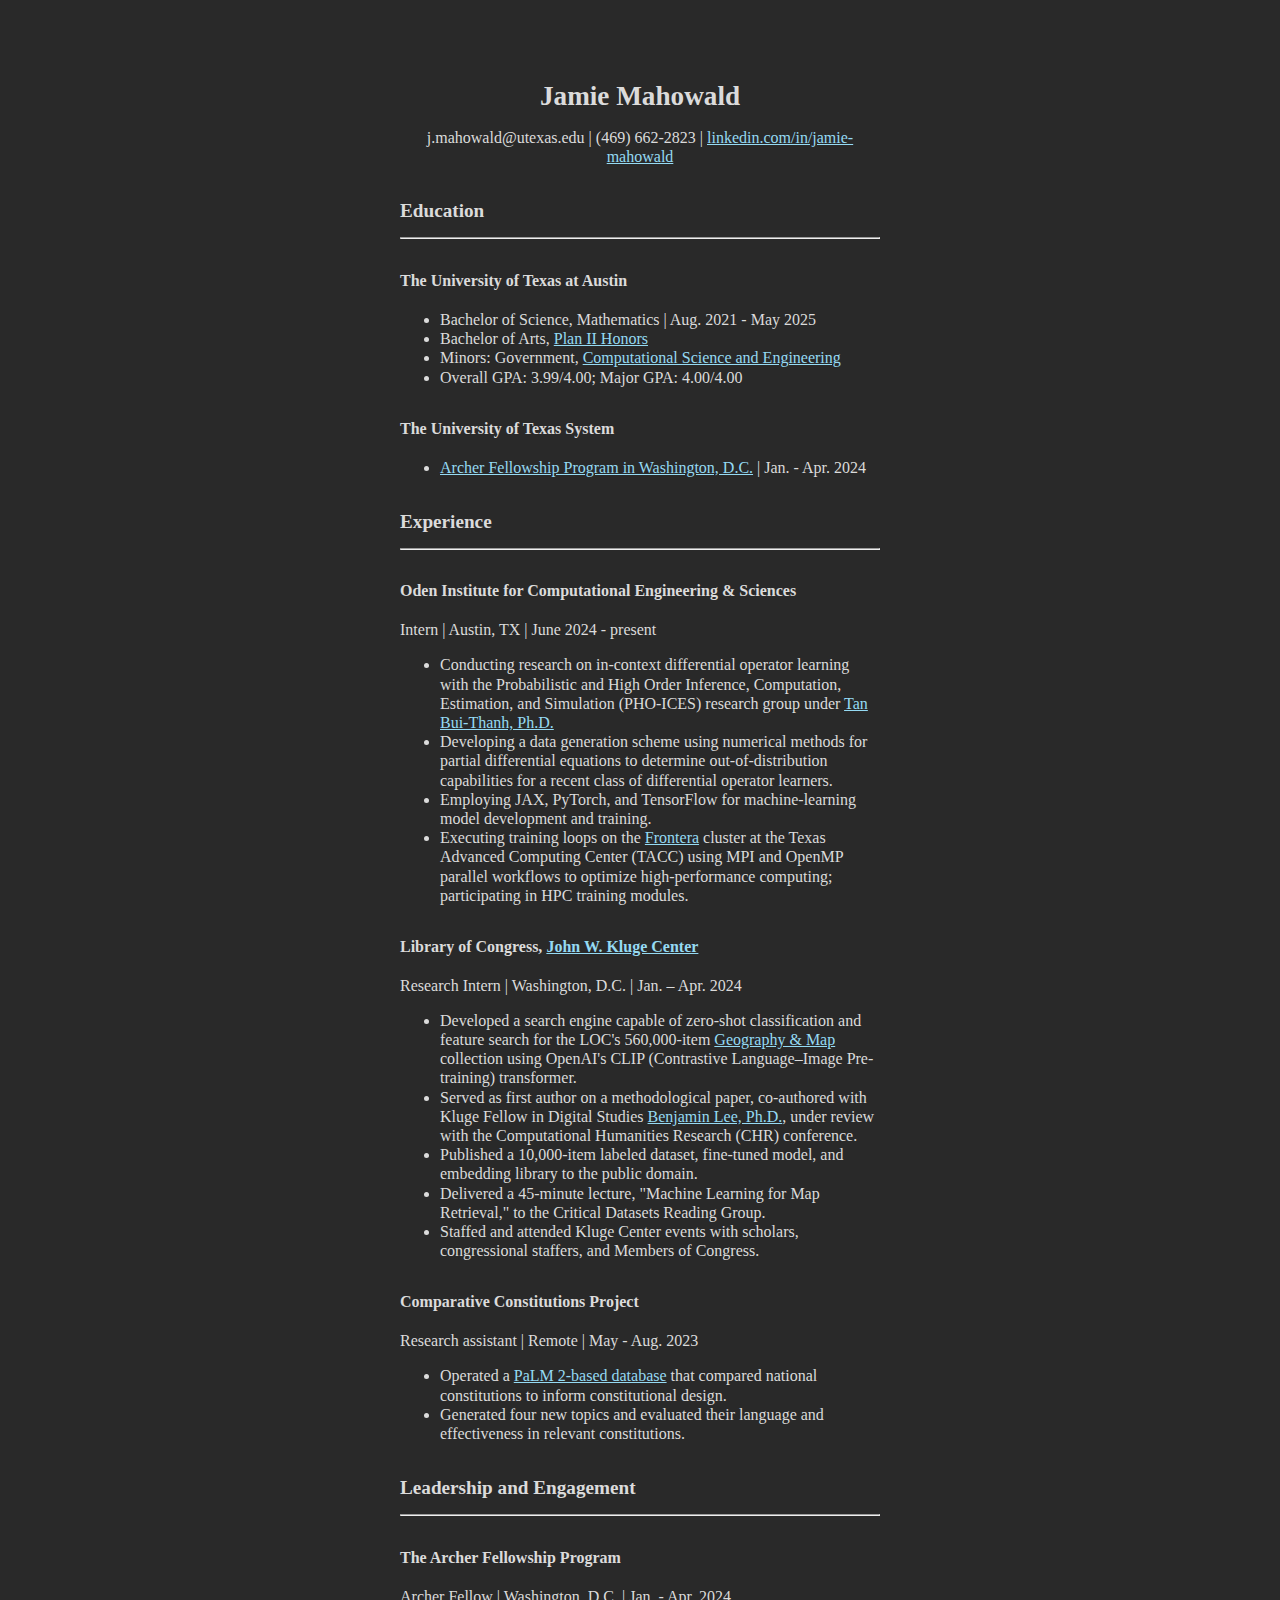
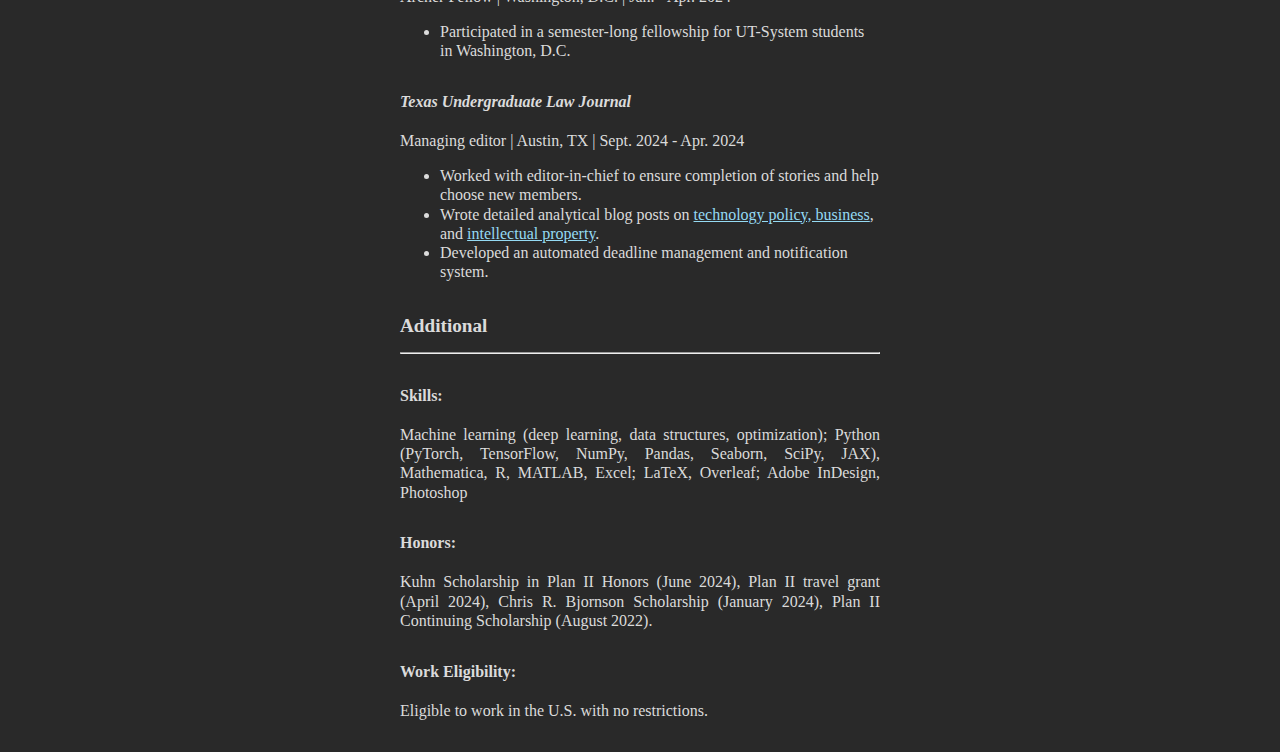
==== cv.html @ 701f21eb "Update cv.html" ====
<!DOCTYPE html>
<html lang="en">
<head>
    <meta charset="UTF-8">
    <meta name="viewport" content="width=device-width, initial-scale=1.0">
    <title>CV</title>
    <link rel="stylesheet" href="css/cv_latex.css">
    <link rel="stylesheet" href="css/main.css">
    <link rel="shortcut icon" type="image/png" href="icons/favicon.png">
    </head>
<body class="latex-dark">
    
    <header>
        <h2 style="text-align: center;">Jamie Mahowald</h2>
        <p style="text-align: center">j.mahowald@utexas.edu | (469) 662-2823 | <a href="https://linkedin.com/in/jamie-mahowald">
            linkedin.com/in/jamie-mahowald</a></h5>
    </header>

    <section id="education">
        <h4>Education</h4>
        <hr>
        <h5>The University of Texas at Austin</h5>
        <ul>
            <li>Bachelor of Science, Mathematics | Aug. 2021 - May 2025</li>
            <li>Bachelor of Arts, 
                <a href="https://liberalarts.utexas.edu/plan2/about-plan-ii/">Plan II Honors</a></li>
            <li>Minors: Government, 
                <a href="https://oden.utexas.edu/academics/undergraduates/computational-science-and-engineering-certificate/">
                    Computational Science and Engineering</a></li>
            <li>Overall GPA: 3.99/4.00; Major GPA: 4.00/4.00</li>
        </ul>

        <h5>The University of Texas System</h5>
        <ul>
            <li>
                <a href="https://www.archercenter.org/archer-fellowship-program.html">Archer Fellowship Program in Washington, D.C.</a> | Jan. - Apr. 2024</li>
        </ul>
    </section>

    <section id="experience">
        <h4>Experience</h4>
        <hr>
        <article>
            <h5>Oden Institute for Computational Engineering & Sciences</h5>
            <p>Intern | Austin, TX | June 2024 - present</p>
            <ul>
                <li>Conducting research on in-context differential operator learning with the Probabilistic and 
                    High Order Inference, Computation, Estimation, and Simulation (PHO-ICES) research group under 
                    <a href="https://users.oden.utexas.edu/~tanbui/">Tan Bui-Thanh, Ph.D.</a></li>
                <li>Developing a data generation scheme using numerical methods for partial differential equations 
                    to determine out-of-distribution capabilities for a recent class of differential operator learners.</li>
                <li>Employing JAX, PyTorch, and TensorFlow for machine-learning model development and training.</li>
                <li>Executing training loops on the 
                    <a href="https://tacc.utexas.edu/systems/frontera/">Frontera</a> 
                    cluster at the Texas Advanced Computing Center (TACC) using MPI and OpenMP parallel workflows 
                    to optimize high-performance computing; participating in HPC training modules.</li>
            </ul>
        </article>

        <article>
            <h5>Library of Congress, 
                <a href="https://www.loc.gov/programs/john-w-kluge-center/about-this-program/about-the-kluge-center/">John W. Kluge Center</a></h5>
            <p>Research Intern | Washington, D.C. | Jan. – Apr. 2024</p>
            <ul>
                <li>Developed a search engine capable of zero-shot classification and feature search for the LOC's 560,000-item 
                    <a href="https://www.loc.gov/research-centers/geography-and-map/collections/digital-collections/">Geography & Map</a> 
                    collection using OpenAI's CLIP (Contrastive Language–Image Pre-training) transformer.</li>
                <li>Served as first author on a methodological paper, co-authored with Kluge Fellow in Digital Studies 
                    <a href="https://bcglee.github.io/">Benjamin Lee, Ph.D.</a>, 
                    under review with the Computational Humanities Research (CHR) conference.</li>
                <li>Published a 10,000-item labeled dataset, fine-tuned model, and embedding library to the public domain.</li>
                <li>Delivered a 45-minute lecture, "Machine Learning for Map Retrieval," to the Critical Datasets Reading Group.</li>
                <li>Staffed and attended Kluge Center events with scholars, congressional staffers, and Members of Congress.</li>
            </ul>
        </article>

        <article>
            <h5>Comparative Constitutions Project</h5>
            <p>Research assistant | Remote | May - Aug. 2023</p>
            <ul>
                <li>Operated a <a href="https://constituteproject.org/">PaLM 2-based database</a> 
                    that compared national constitutions to inform constitutional design.</li>
                <li>Generated four new topics and evaluated their language and effectiveness in relevant constitutions.</li>
            </ul>
        </article>
    </section>

    <section id="leadership">
        <h4>Leadership and Engagement</h4>
        <hr>
        <article> 
          <h5>The Archer Fellowship Program</h5>
          <p>Archer Fellow | Washington, D.C. | Jan. - Apr. 2024</p>
          <ul>
            <li>Participated in a semester-long fellowship for UT-System students in Washington, D.C.</li>
          </ul>
        </article>

        <article> 
          <h5><i>Texas Undergraduate Law Journal</i></h5>
          <p>Managing editor | Austin, TX | Sept. 2024 - Apr. 2024</p>
          <ul>
            <li>Worked with editor-in-chief to ensure completion of stories and help choose new members.</li>
            <li>Wrote detailed analytical blog posts on 
                <a href="https://www.texasulj.org/post/in-jeff-we-trust-amazon-and-the-modern-monopoly">technology policy, business</a>, and 
                <a href="https://www.texasulj.org/post/quiet-warfare-russia-ukraine-and-the-rule-of-intellectual-property">intellectual property</a>.</li>
            <li>Developed an automated deadline management and notification system.</li>
          </ul>
        </article>

    </section>

    <section id="additional">
        <h4>Additional</h4>
        <hr>
        <h5>Skills:</h5>
        <p>Machine learning (deep learning, data structures, optimization); Python (PyTorch, TensorFlow, NumPy, Pandas, Seaborn, SciPy, JAX), Mathematica, R, MATLAB, Excel; LaTeX, Overleaf; Adobe InDesign, Photoshop</p>
        
        <h5>Honors:</h5>
        <p>Kuhn Scholarship in Plan II Honors (June 2024), Plan II travel grant (April 2024), Chris R. Bjornson Scholarship (January 2024), Plan II Continuing Scholarship (August 2022).</p>
        
        <h5>Work Eligibility:</h5>
        <p>Eligible to work in the U.S. with no restrictions.</p>
    </section>
</body>
</html>
---- css/cv_latex.css ----
/*!
 * LaTeX.css (https://latex.vercel.app/)
 *
 * Source: https://github.com/vincentdoerig/latex-css
 * Licensed under MIT (https://github.com/vincentdoerig/latex-css/blob/master/LICENSE)
*/

@font-face {
  font-family: 'Latin Modern';
  font-style: normal;
  font-weight: normal;
  font-display: swap;
  src: url('./fonts/LM-regular.woff2') format('woff2'),
    url('./fonts/LM-regular.woff') format('woff'),
    url('./fonts/LM-regular.ttf') format('truetype');
}

@font-face {
  font-family: 'Latin Modern';
  font-style: italic;
  font-weight: normal;
  font-display: swap;
  src: url('./fonts/LM-italic.woff2') format('woff2'),
    url('./fonts/LM-italic.woff') format('woff'),
    url('./fonts/LM-italic.ttf') format('truetype');
}

@font-face {
  font-family: 'Latin Modern';
  font-style: normal;
  font-weight: bold;
  font-display: swap;
  src: url('./fonts/LM-bold.woff2') format('woff2'),
    url('./fonts/LM-bold.woff') format('woff'),
    url('./fonts/LM-bold.ttf') format('truetype');
}

@font-face {
  font-family: 'Latin Modern';
  font-style: italic;
  font-weight: bold;
  font-display: swap;
  src: url('./fonts/LM-bold-italic.woff2') format('woff2'),
    url('./fonts/LM-bold-italic.woff') format('woff'),
    url('./fonts/LM-bold-italic.ttf') format('truetype');
}

@font-face {
  font-family: 'Libertinus';
  font-style: normal;
  font-weight: normal;
  font-display: swap;
  src: url('./fonts/Libertinus-regular.woff2') format('woff2');
}

@font-face {
  font-family: 'Libertinus';
  font-style: italic;
  font-weight: normal;
  font-display: swap;
  src: url('./fonts/Libertinus-italic.woff2') format('woff2');
}

@font-face {
  font-family: 'Libertinus';
  font-style: normal;
  font-weight: bold;
  font-display: swap;
  src: url('./fonts/Libertinus-bold.woff2') format('woff2');
}

@font-face {
  font-family: 'Libertinus';
  font-style: italic;
  font-weight: bold;
  font-display: swap;
  src: url('./fonts/Libertinus-bold-italic.woff2') format('woff2');
}

@font-face {
  font-family: 'Libertinus';
  font-style: normal;
  font-weight: 600;
  font-display: swap;
  src: url('./fonts/Libertinus-semibold.woff2') format('woff2');
}

@font-face {
  font-family: 'Libertinus';
  font-style: italic;
  font-weight: 600;
  font-display: swap;
  src: url('./fonts/Libertinus-semibold-italic.woff2') format('woff2');
}

/* Box sizing rules */
*,
*::before,
*::after {
  box-sizing: border-box;
}

:root {
  --body-color: hsl(0, 5%, 10%);
  --body-bg-color: hsl(210, 20%, 98%);
  --link-visited: hsl(0, 100%, 33%);
  --link-focus-outline: hsl(220, 90%, 52%);
  --pre-bg-color: hsl(210, 28%, 93%);
  --kbd-bg-color: hsl(210, 5%, 100%);
  --kbd-border-color: hsl(210, 5%, 70%);
  --table-border-color: black;
  --border-width-thin: 1.36px;
  --border-width-thick: 2.27px;
  --sidenote-target-border-color: hsl(55, 55%, 70%);
  --footnotes-border-color: hsl(0, 0%, 39%);
  --text-indent-size: 1.463rem; /* In 12pt [Latin Modern font] LaTeX article
  \parindent =~ 17.625pt; taking also into account the ratio
  1pt[LaTeX] = (72 / 72.27) * 1pt[HTML], with default 12pt/1rem LaTeX.css font
  size, the identation value in rem CSS units is:
  \parindent =~ 17.625 * (72 / 72.27) / 12 = 1.463rem. */
}

.latex-dark {
  --body-color: hsl(0, 0%, 86%);
  --body-bg-color: hsl(0, 0%, 16%);
  --link-visited: hsl(196 80% 77%);
  --link-focus-outline: hsl(215, 63%, 73%);
  --pre-bg-color: hsl(0, 1%, 25%);
  --kbd-bg-color: hsl(0, 0%, 16%);
  --kbd-border-color: hsl(210, 5%, 70%);
  --table-border-color: white;
  --sidenote-target-border-color: hsl(0, 0%, 59%);
  --footnotes-border-color: hsl(0, 0%, 59%);
  --proof-symbol-filter: invert(80%);
}

@media (prefers-color-scheme: dark) {
   .latex-dark-auto {
    --body-color: hsl(0, 0%, 86%);
    --body-bg-color: hsl(0, 0%, 16%);
    --link-visited: hsl(196 80% 77%);
    --link-focus-outline: hsl(215, 63%, 73%);
    --pre-bg-color: hsl(0, 1%, 25%);
    --kbd-bg-color: hsl(0, 0%, 16%);
    --kbd-border-color: hsl(210, 5%, 70%);
    --table-border-color: white;
    --sidenote-target-border-color: hsl(0, 0%, 59%);
    --footnotes-border-color: hsl(0, 0%, 59%);
    --proof-symbol-filter: invert(80%);
  }
}

/* Remove default margin */
body,
h1,
h2,
h3,
h4,
p,
ul[class],
ol[class],
li,
figure,
figcaption,
dl,
dd {
  margin: 0;
}

/* Make default font-size 1rem and add smooth scrolling to anchors */
html {
  font-size: 1rem;
}
@media (prefers-reduced-motion: no-preference) {
  html {
    scroll-behavior: smooth;
  }
}

body.libertinus {
  font-family: 'Libertinus', Georgia, Cambria, 'Times New Roman', Times, serif;
}

body {
  font-family: 'Latin Modern', Georgia, Cambria, 'Times New Roman', Times, serif;
  line-height: 1.2;

  max-width: 65ch;
  min-height: 100vh;
  overflow-x: hidden;
  margin: 0 auto;
  padding: 2rem 1.25rem;

  counter-reset: theorem definition sidenote-counter;

  color: var(--body-color);
  background-color: var(--body-bg-color);

  text-rendering: optimizeLegibility;
}

/* Justify and hyphenate all paragraphs */
p {
  text-align: justify;
  hyphens: auto;
  -webkit-hyphens: auto;
  -moz-hyphens: auto;
  margin-top: 1rem;
}

/* Indents paragraphs like in LaTeX documents*/
.indent-pars p {
  text-indent: var(--text-indent-size);
}

.indent-pars p.no-indent,
p.no-indent {
  text-indent: 0;
}

.indent-pars ol p,
.indent-pars ul p {
  text-indent: 0;
}

.indent-pars h2 + p,
.indent-pars h3 + p,
.indent-pars h4 + p {
  text-indent: 0;
}

/* A elements that don't have a class get default styles */
a:not([class]) {
  text-decoration-skip-ink: auto;
}

/* Make links red */
a,
a:visited {
  color: var(--link-visited);
}

a:focus {
  outline-offset: 2px;
  outline: 2px solid var(--link-focus-outline);
}

/* Make images easier to work with */
img {
  max-width: 100%;
  height: auto;
  display: block;
}

/* Inherit fonts for inputs and buttons */
input,
button,
textarea,
select {
  font: inherit;
}

/* Prevent textarea from overflowing */
textarea {
  width: 100%;
}

/* Natural flow and rhythm in articles by default */
article > * + * {
  margin-top: 1em;
}

/* Styles for inline code or code snippets */
code,
pre,
kbd {
  font-family: Menlo, Monaco, Consolas, 'Liberation Mono', 'Courier New',
    monospace;
  font-size: 85%;
  hyphens: none;
}
pre {
  padding: 1rem 1.4rem;
  max-width: 100%;
  overflow: auto;
  border-radius: 4px;
  background: var(--pre-bg-color);
}
pre code {
  font-size: 95%;
  position: relative;
}
kbd {
  background: var(--kbd-bg-color);
  border: 1px solid var(--kbd-border-color);
  border-radius: 2px;
  padding: 2px 4px;
  font-size: 75%;
}

/* Better tables */
table:not(.borders-custom) {
  border-collapse: collapse;
  border-spacing: 0;
  width: auto;
  max-width: 100%;
  border-top: var(--border-width-thick) solid var(--table-border-color);
  border-bottom: var(--border-width-thick) solid var(--table-border-color);
  /* display: block; */
  overflow-x: auto; /* does not work because element is not block */
  /* white-space: nowrap; */
  counter-increment: caption;
}
/* add bottom border on column table headings  */
table:not(.borders-custom) tr > th[scope='col'] {
  border-bottom: var(--border-width-thin) solid var(--table-border-color);
}
/* add right border on row table headings  */
table:not(.borders-custom) tr > th[scope='row'] {
  border-right: var(--border-width-thin) solid var(--table-border-color);
}
table:not(.borders-custom) > tbody > tr:first-child > td,
table:not(.borders-custom) > tbody > tr:first-child > th {
  border-top: var(--border-width-thin) solid var(--table-border-color);
}
table:not(.borders-custom) > tbody > tr:last-child > td,
table:not(.borders-custom) > tbody > tr:last-child > th {
  border-bottom: var(--border-width-thin) solid var(--table-border-color);
}

th,
td {
  text-align: left;
  padding: 0.5rem;
  line-height: 1.1;
}
/* Table caption */
caption {
  text-align: left;
  font-size: 0.923em;
  /* border-bottom: 2pt solid #000; */
  padding: 0 0.25em 0.25em;
  width: 100%;
  margin-left: 0;
}

caption::before {
  content: 'Table ' counter(caption) '. ';
  font-weight: bold;
}

/* allow scroll on the x-axis */
.scroll-wrapper {
  overflow-x: auto;
}

/* if a table is wrapped in a scroll wrapper,
  the table cells shouldn't wrap */
.scroll-wrapper > table td {
  white-space: nowrap;
}

/* Table custom borders */
table.borders-custom {
  border-collapse: collapse;
  border-spacing: 0;
  width: auto;
  max-width: 100%;
  overflow-x: auto;
  counter-increment: caption;
}

.border-top-thick {
  border-top: var(--border-width-thick) solid var(--table-border-color);
}
.border-right-thick {
  border-right: var(--border-width-thick) solid var(--table-border-color);
}
.border-bottom-thick {
  border-bottom: var(--border-width-thick) solid var(--table-border-color);
}
.border-left-thick {
  border-left: var(--border-width-thick) solid var(--table-border-color);
}

.border-top-thin {
  border-top: var(--border-width-thin) solid var(--table-border-color);
}
.border-right-thin {
  border-right: var(--border-width-thin) solid var(--table-border-color);
}
.border-bottom-thin {
  border-bottom: var(--border-width-thin) solid var(--table-border-color);
}
.border-left-thin {
  border-left: var(--border-width-thin) solid var(--table-border-color);
}

/* Table column alignment */
.col-1-l tr > :nth-child(1),
.col-2-l tr > :nth-child(2),
.col-3-l tr > :nth-child(3),
.col-4-l tr > :nth-child(4),
.col-5-l tr > :nth-child(5),
.col-6-l tr > :nth-child(6),
.col-7-l tr > :nth-child(7),
.col-8-l tr > :nth-child(8),
.col-9-l tr > :nth-child(9),
.col-10-l tr > :nth-child(10),
.col-11-l tr > :nth-child(11),
.col-12-l tr > :nth-child(12) {
  text-align: left;
}
.col-1-c tr > :nth-child(1),
.col-2-c tr > :nth-child(2),
.col-3-c tr > :nth-child(3),
.col-4-c tr > :nth-child(4),
.col-5-c tr > :nth-child(5),
.col-6-c tr > :nth-child(6),
.col-7-c tr > :nth-child(7),
.col-8-c tr > :nth-child(8),
.col-9-c tr > :nth-child(9),
.col-10-c tr > :nth-child(10),
.col-11-c tr > :nth-child(11),
.col-12-c tr > :nth-child(12) {
  text-align: center;
}
.col-1-r tr > :nth-child(1),
.col-2-r tr > :nth-child(2),
.col-3-r tr > :nth-child(3),
.col-4-r tr > :nth-child(4),
.col-5-r tr > :nth-child(5),
.col-6-r tr > :nth-child(6),
.col-7-r tr > :nth-child(7),
.col-8-r tr > :nth-child(8),
.col-9-r tr > :nth-child(9),
.col-10-r tr > :nth-child(10),
.col-11-r tr > :nth-child(11),
.col-12-r tr > :nth-child(12) {
  text-align: right;
}

/* Center align the title */
h1:first-child {
  text-align: center;
}

/* Nested ordered list for ToC */
nav ol {
  counter-reset: item;
  padding-left: 2rem;
}
nav li {
  display: block;
}
nav li:before {
  content: counters(item, '.') ' ';
  counter-increment: item;
  padding-right: 0.85rem;
}

/* Center definitions (most useful for display equations) */
dl dd {
  text-align: center;
}

/* Theorem */
.theorem {
  counter-increment: theorem;
  display: block;
  margin: 12px 0;
  font-style: italic;
}
.theorem::before {
  content: 'Theorem ' counter(theorem) '. ';
  font-weight: bold;
  font-style: normal;
}

/* Lemma */
.lemma {
  counter-increment: theorem;
  display: block;
  margin: 12px 0;
  font-style: italic;
}
.lemma::before {
  content: 'Lemma ' counter(theorem) '. ';
  font-weight: bold;
  font-style: normal;
}

/* Proof */
.proof {
  display: block;
  margin: 12px 0;
  font-style: normal;
  position: relative;
}
.proof::before {
  content: 'Proof. ' attr(title);
  font-style: italic;
}
.proof:after {
  content: '◾️';
  filter: var(--proof-symbol-filter);
  position: absolute;
  right: -12px;
  bottom: -2px;
}

/* Definition */
.definition {
  counter-increment: definition;
  display: block;
  margin: 12px 0;
  font-style: normal;
}
.definition::before {
  content: 'Definition ' counter(definition) '. ';
  font-weight: bold;
  font-style: normal;
}

/* Center align author name, use small caps and add vertical spacing  */
.author {
  margin: 0.85rem 0;
  font-variant-caps: small-caps;
  text-align: center;
}

/* Sidenotes */

.sidenote {
  font-size: 0.8rem;
  float: right;
  clear: right;
  width: 18vw;
  margin-right: -20vw;
  margin-bottom: 1em;
  text-indent: 0;
}

.sidenote.left {
  float: left;
  margin-left: -20vw;
  margin-bottom: 1em;
  text-indent: 0;
}

/* (WIP) add border when a sidenote is clicked on */
.sidenote:target {
  border: var(--sidenote-target-border-color) 1.5px solid;
  padding: 0 .5rem;
  scroll-margin-block-start: 10rem;
}

/* sidenote counter */
.sidenote-number {
  counter-increment: sidenote-counter;
}

.sidenote-number::after,
.sidenote::before {
  position: relative;
  vertical-align: baseline;
}

/* add number in main content */
.sidenote-number::after {
  content: counter(sidenote-counter);
  font-size: 0.7rem;
  top: -0.5rem;
  left: 0.1rem;
}

/* add number in front of the sidenote */
.sidenote-number ~ .sidenote::before {
  content: counter(sidenote-counter) ' ';
  font-size: 0.7rem;
  top: -0.5rem;
}

label.sidenote-toggle:not(.sidenote-number) {
  display: none;
}

/* sidenotes inside blockquotes are indented more */
blockquote .sidenote {
  margin-right: -24vw;
  width: 18vw;
}


label.sidenote-toggle {
  display: inline;
  cursor: pointer;
}

input.sidenote-toggle {
  display: none;
}

@media (max-width: 1050px) {
  label.sidenote-toggle:not(.sidenote-number) {
    display: inline;
  }
  .sidenote {
    display: none;
  }
  .sidenote-toggle:checked + .sidenote {
    display: block;
    margin: 0.5rem 1.25rem 1rem 0.5rem;
    float: left;
    left: 1rem;
    clear: both;
    width: 95%;
  }
  /* tweak indentation of sidenote inside a blockquote */
  blockquote .sidenote {
    margin-right: -25vw;
    width: 16vw;
  }
}

/* Make footnote text smaller and left align it (looks bad with long URLs) */
.footnotes p {
  text-align: left;
  line-height: 1.5;
  font-size: 85%;
  margin-bottom: 0.4rem;
}
.footnotes {
  border-top: 1px solid var(--footnotes-border-color);
}

/* Center title and paragraph */
.abstract,
.abstract p {
  text-align: center;
  margin-top: 0;
}
.abstract {
  margin: 2.25rem 0;
}
.abstract > h2 {
  font-size: 1rem;
  margin-bottom: -0.2rem;
}

/* Format the LaTeX symbol correctly (a higher up, e lower) */
.latex span:nth-child(1) {
  text-transform: uppercase;
  font-size: 0.75em;
  vertical-align: 0.28em;
  margin-left: -0.48em;
  margin-right: -0.15em;
  line-height: 1ex;
}

.latex span:nth-child(2) {
  text-transform: uppercase;
  vertical-align: -0.5ex;
  margin-left: -0.1667em;
  margin-right: -0.125em;
  line-height: 1ex;
}

/* Heading typography */
h1 {
  font-size: 2.5rem;
  line-height: 3.25rem;
  margin-bottom: 1.625rem;
}

h2 {
  font-size: 1.7rem;
  line-height: 2rem;
  margin-top: 3rem;
}

h3 {
  font-size: 1.4rem;
  margin-top: 2.5rem;
}

h4 {
  font-size: 1.2rem;
  margin-top: 2rem;
}

h5 {
  font-size: 1rem;
  margin-top: 1.8rem;
}

h6 {
  font-size: 1rem;
  font-style: italic;
  font-weight: normal;
  margin-top: 2.5rem;
}

h3,
h4,
h5,
h6 {
  line-height: 1.625rem;
}

h1 + h2 {
  margin-top: 1.625rem;
}

h2 + h3,
h3 + h4,
h4 + h5 {
  margin-top: 0.8rem;
}

h5 + h6 {
  margin-top: -0.8rem;
}

h2,
h3,
h4,
h5,
h6 {
  margin-bottom: 0.8rem;
}
---- css/main.css ----
.social-links {
    flex-grow: 1;
    display: flex;
    justify-content: left;
    gap: 20px;
}

.social-links a {
    flex-grow: 1;
    display: flex;
    align-items: left;
    text-decoration: none;
    color: #dbdbdb; 
}

.social-links img {
    margin-right: 8px; 
}

div {
    margin-bottom: 10px; /* Adjust this value to increase or decrease space between items */
}

.social-links span {
    font-size: 16px; 
}

.social-links a:hover {
    opacity: 0.8;
}

p {
  text-align: justify;
  hyphens: auto;
  -webkit-hyphens: auto;
  -moz-hyphens: auto;
  margin-top: 1rem;
}

p.no-top-margin {
  margin-top: 0;
}

.container {
    overflow: hidden; 
}

.photo {
    float: left;
    margin-right: 20px; 
    margin-bottom: 10px;
}

.main-content {
    flex-grow: 1;
}

.photo img {
    max-width: 100%; 
    height: auto;
}
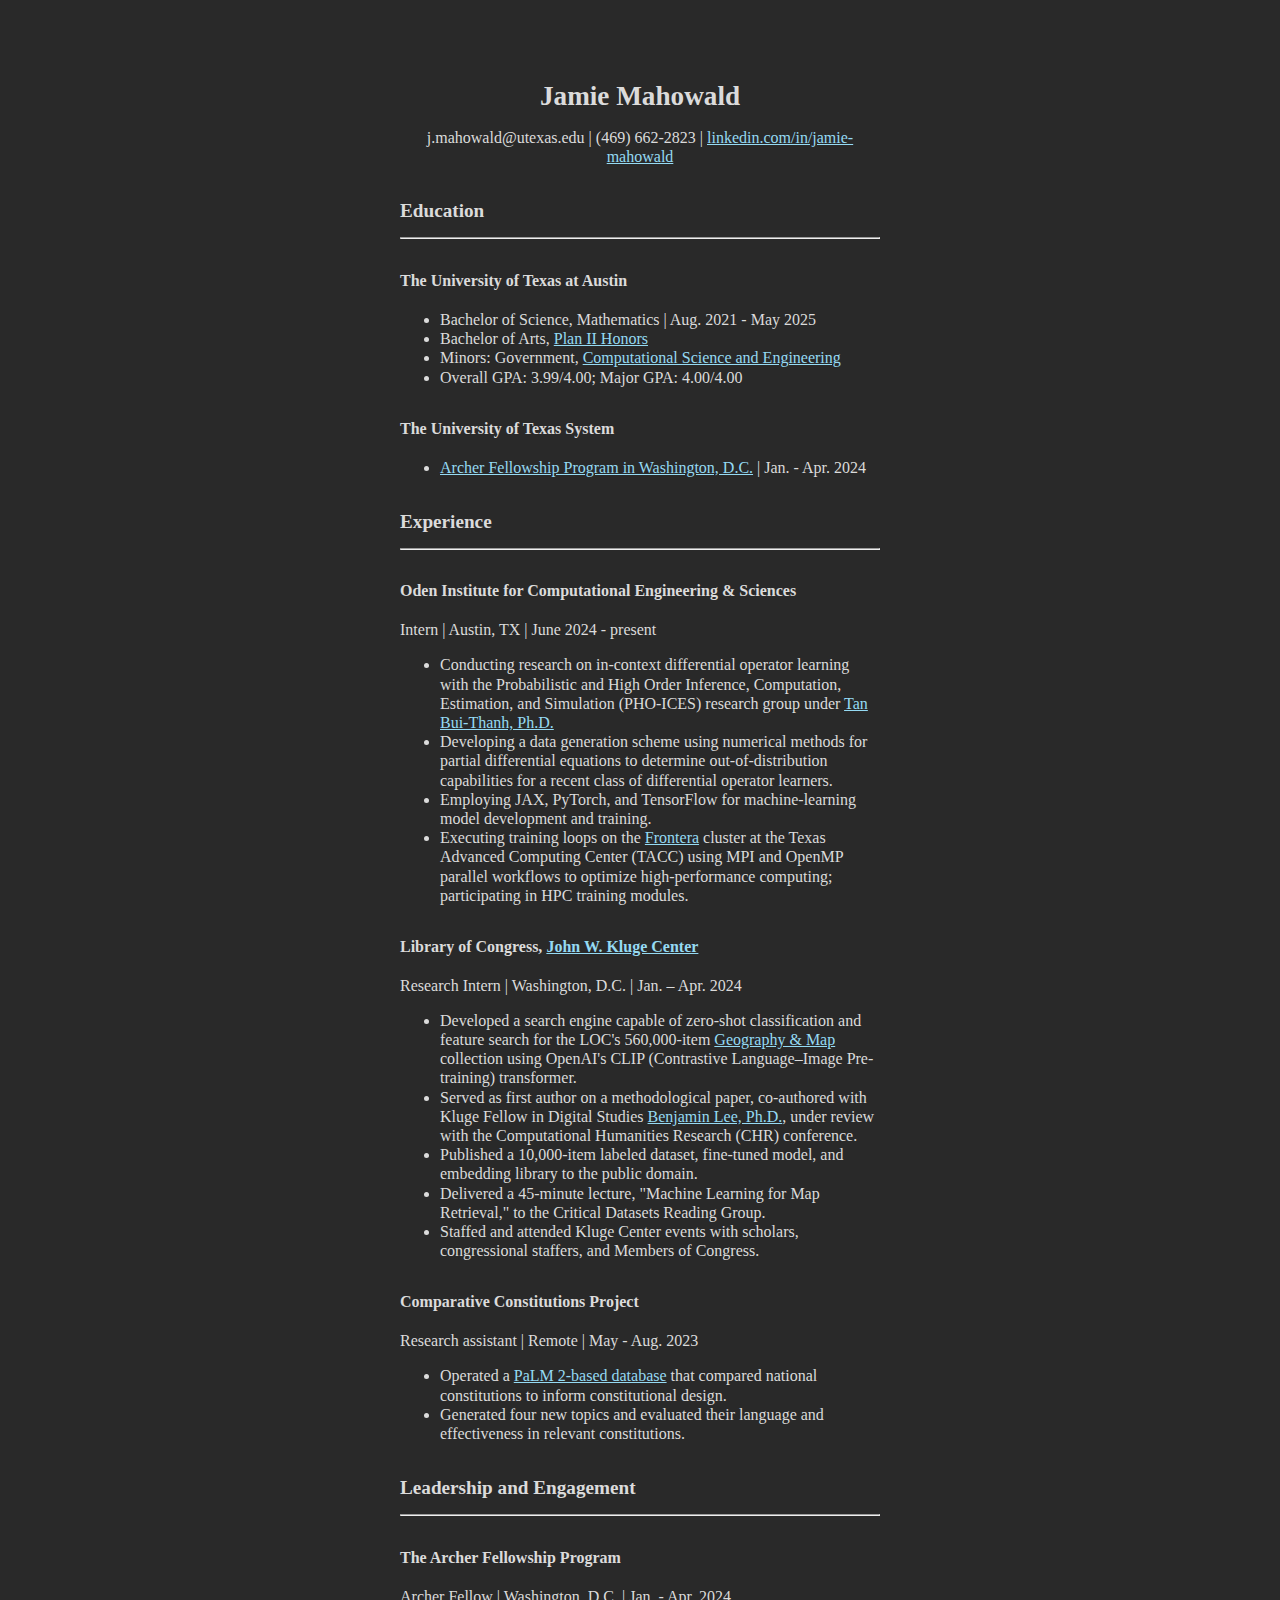
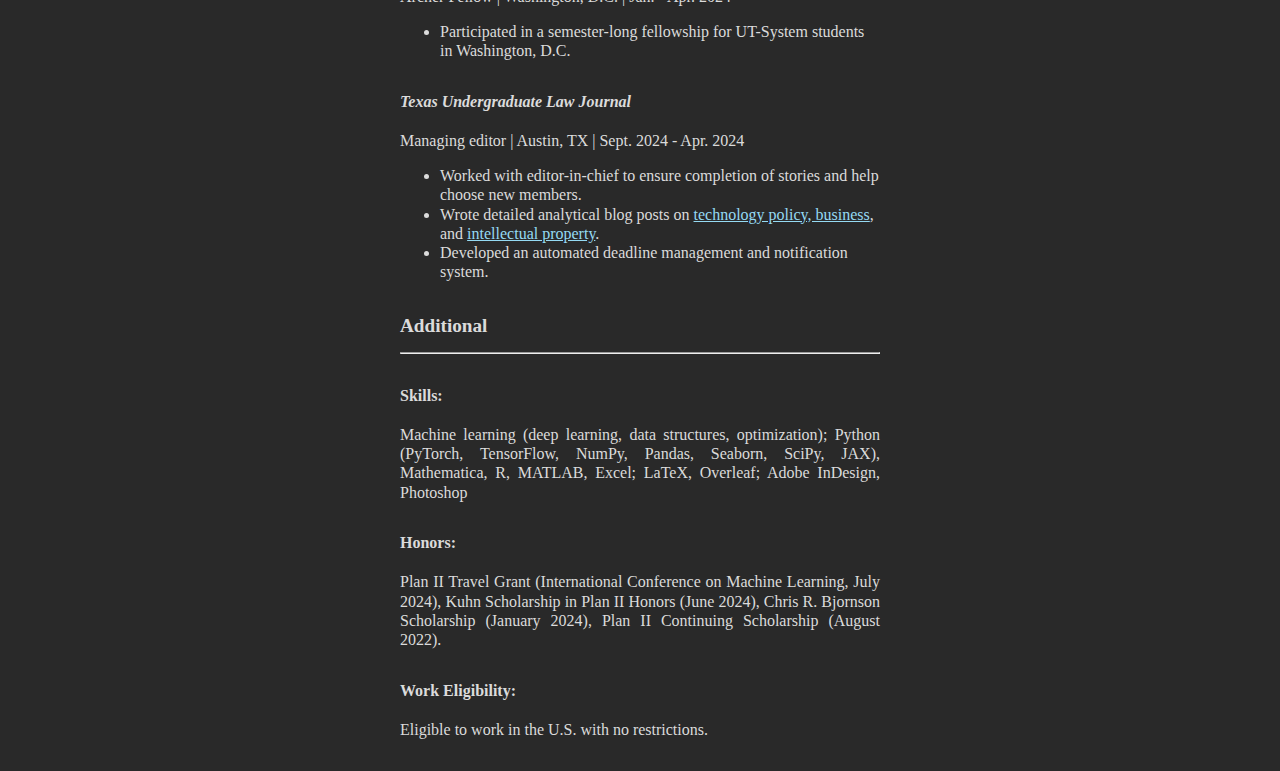
==== commit ba0a450a: "Update cv.html" ====
--- a/cv.html
+++ b/cv.html
@@ -117,7 +117,7 @@
         <p>Machine learning (deep learning, data structures, optimization); Python (PyTorch, TensorFlow, NumPy, Pandas, Seaborn, SciPy, JAX), Mathematica, R, MATLAB, Excel; LaTeX, Overleaf; Adobe InDesign, Photoshop</p>
         
         <h5>Honors:</h5>
-        <p>Kuhn Scholarship in Plan II Honors (June 2024), Plan II travel grant (April 2024), Chris R. Bjornson Scholarship (January 2024), Plan II Continuing Scholarship (August 2022).</p>
+        <p>Plan II Travel Grant (International Conference on Machine Learning, July 2024), Kuhn Scholarship in Plan II Honors (June 2024), Chris R. Bjornson Scholarship (January 2024), Plan II Continuing Scholarship (August 2022).</p>
         
         <h5>Work Eligibility:</h5>
         <p>Eligible to work in the U.S. with no restrictions.</p>
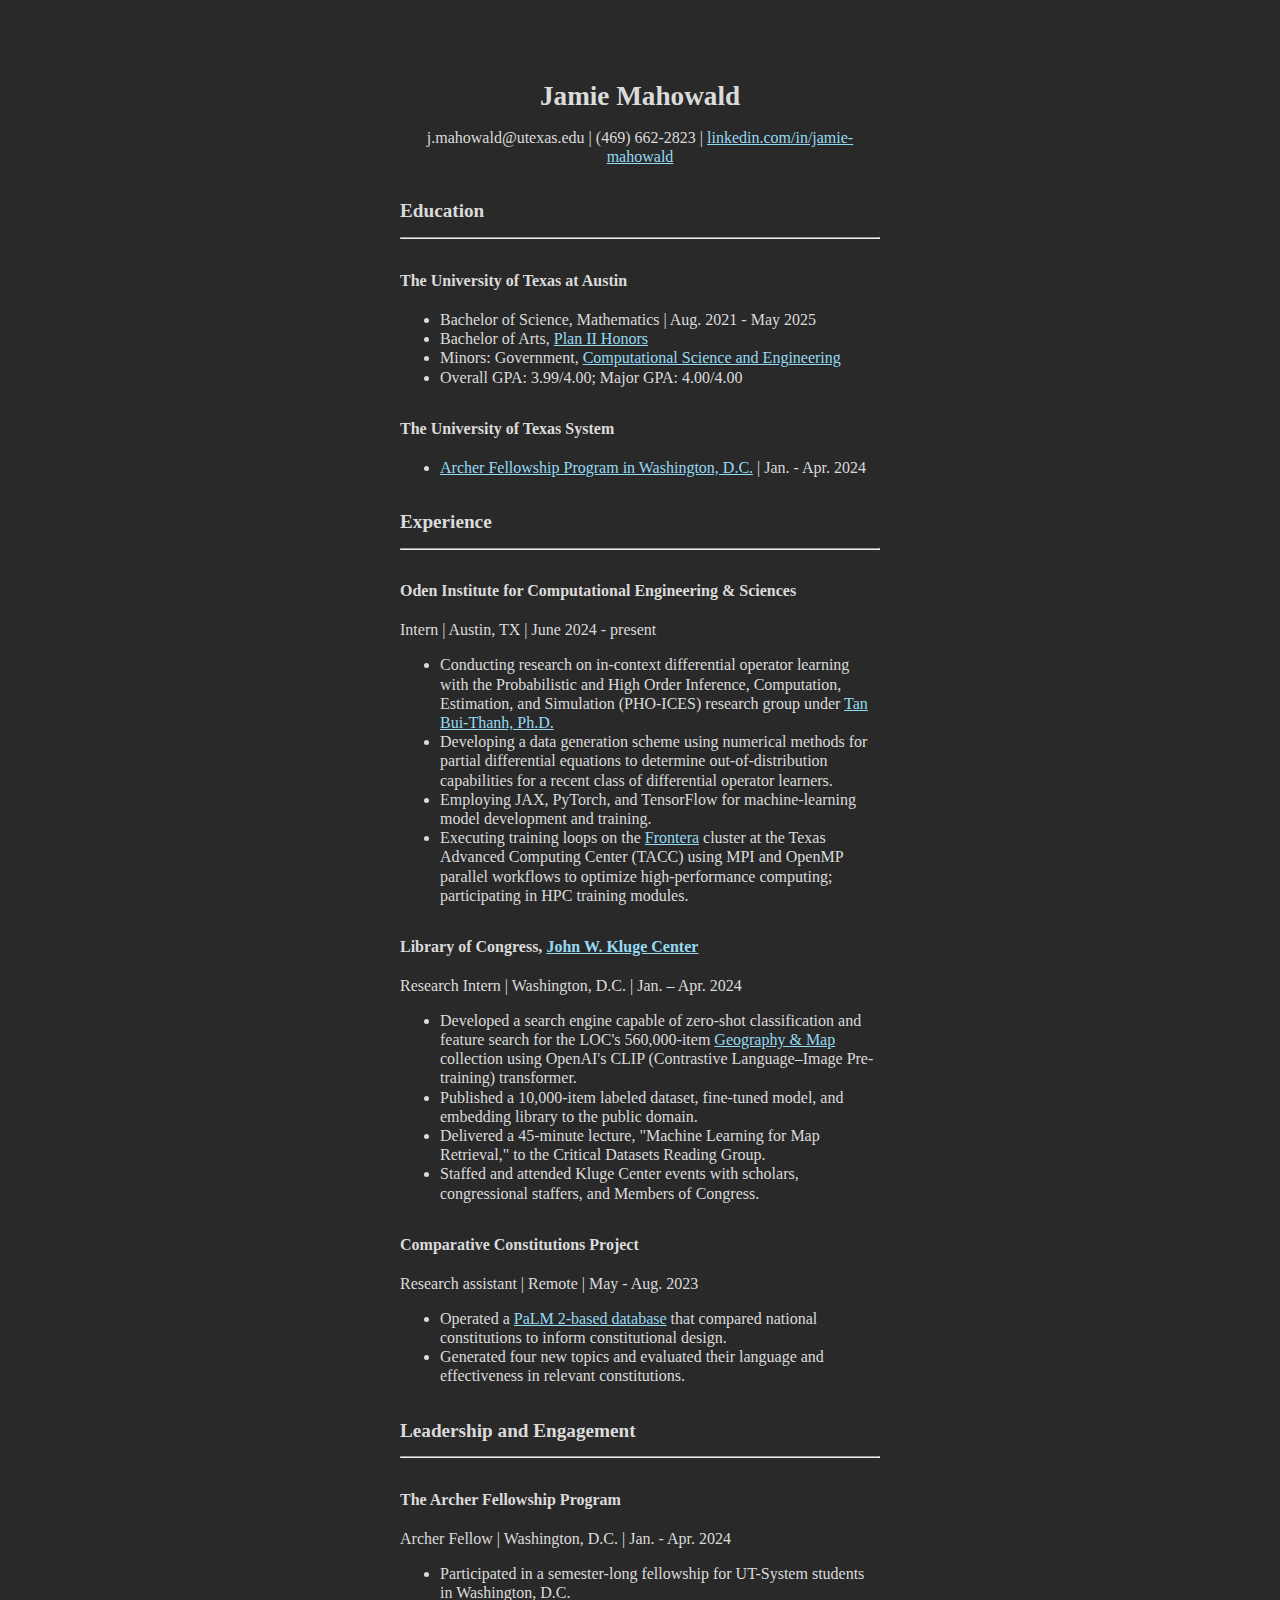
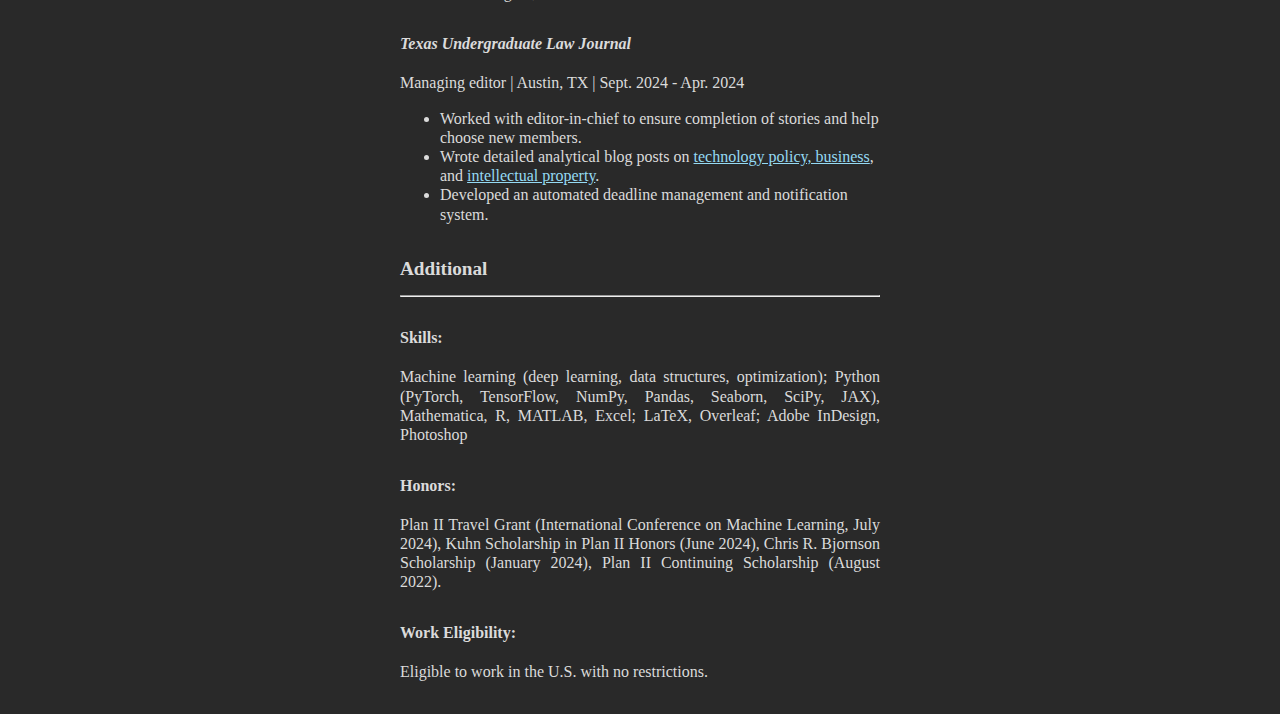
==== commit 00eaf138: "Update cv.html" ====
--- a/cv.html
+++ b/cv.html
@@ -65,9 +65,9 @@
                 <li>Developed a search engine capable of zero-shot classification and feature search for the LOC's 560,000-item 
                     <a href="https://www.loc.gov/research-centers/geography-and-map/collections/digital-collections/">Geography & Map</a> 
                     collection using OpenAI's CLIP (Contrastive Language–Image Pre-training) transformer.</li>
-                <li>Served as first author on a methodological paper, co-authored with Kluge Fellow in Digital Studies 
+<!--                 <li>Served as first author on a methodological paper, co-authored with Kluge Fellow in Digital Studies 
                     <a href="https://bcglee.github.io/">Benjamin Lee, Ph.D.</a>, 
-                    under review with the Computational Humanities Research (CHR) conference.</li>
+                    under review with the Computational Humanities Research (CHR) conference.</li> -->
                 <li>Published a 10,000-item labeled dataset, fine-tuned model, and embedding library to the public domain.</li>
                 <li>Delivered a 45-minute lecture, "Machine Learning for Map Retrieval," to the Critical Datasets Reading Group.</li>
                 <li>Staffed and attended Kluge Center events with scholars, congressional staffers, and Members of Congress.</li>
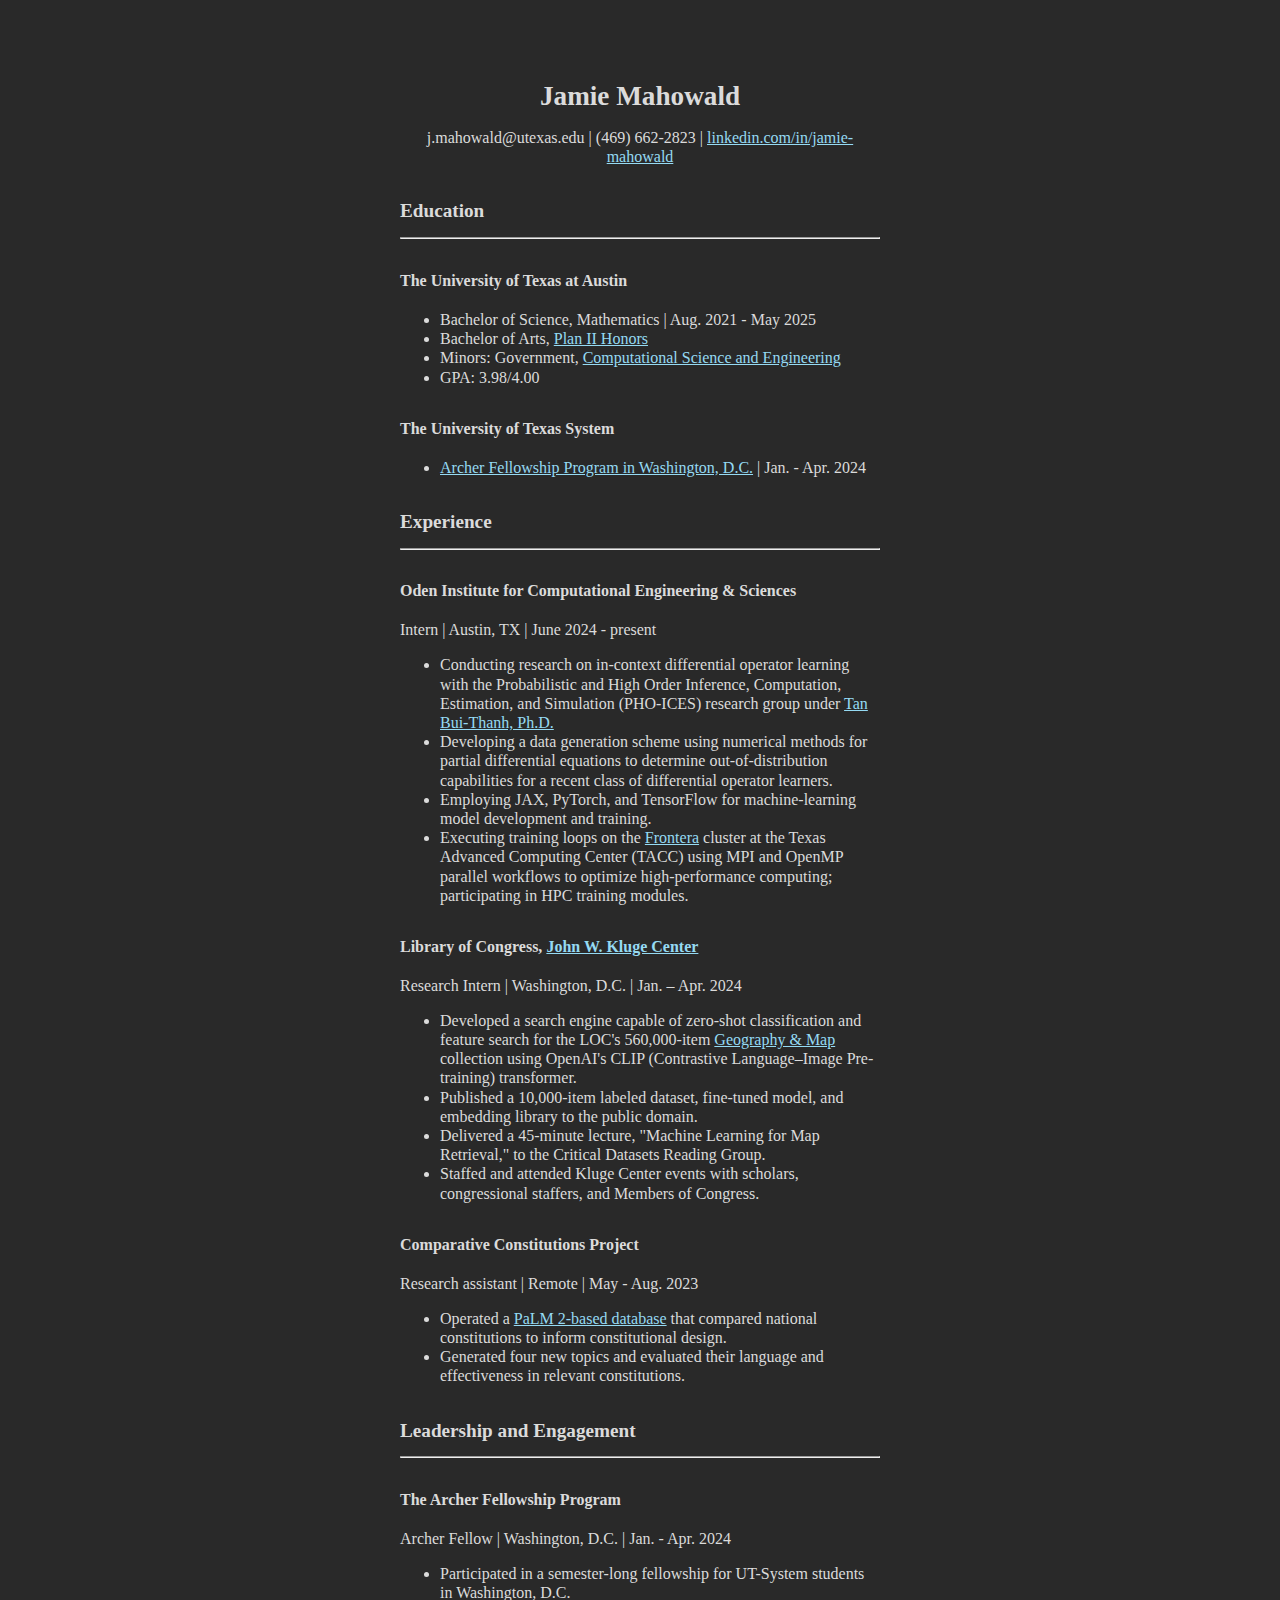
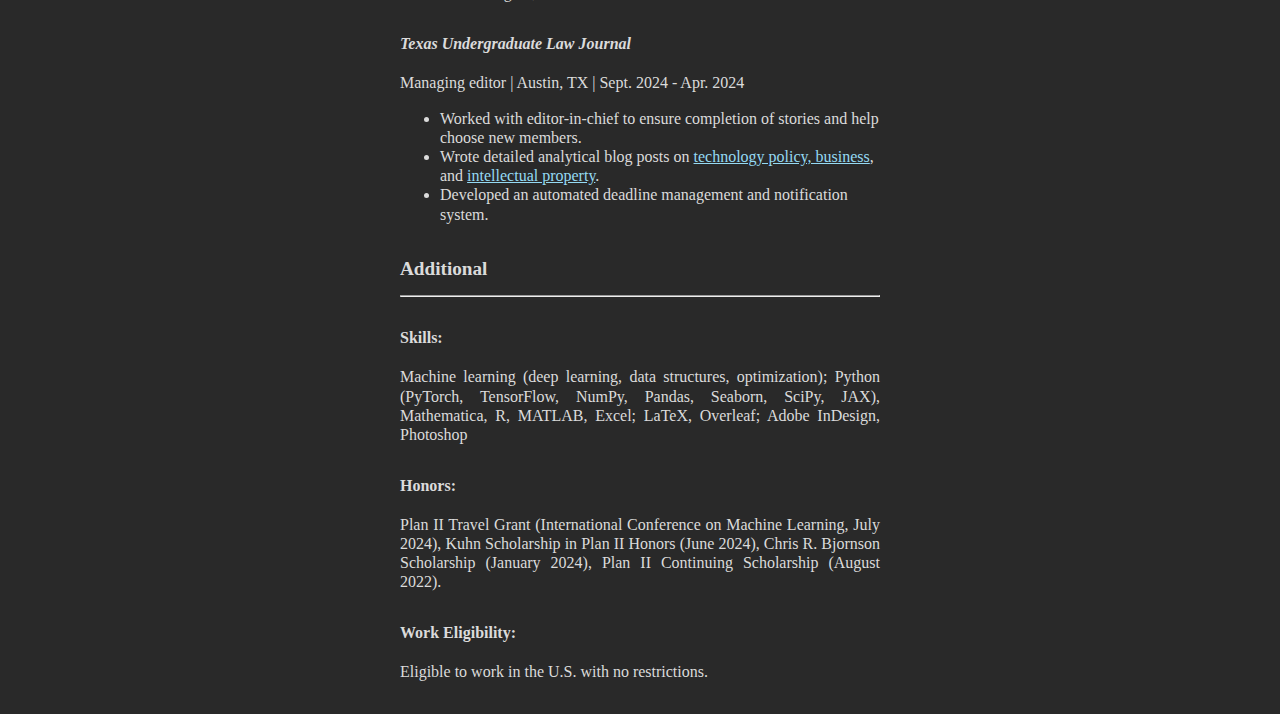
==== commit 95d6a00b: "Update cv.html" ====
--- a/cv.html
+++ b/cv.html
@@ -6,7 +6,6 @@
     <title>CV</title>
     <link rel="stylesheet" href="css/cv_latex.css">
     <link rel="stylesheet" href="css/main.css">
-    <link rel="shortcut icon" type="image/png" href="icons/favicon.png">
     </head>
 <body class="latex-dark">
     
@@ -27,7 +26,7 @@
             <li>Minors: Government, 
                 <a href="https://oden.utexas.edu/academics/undergraduates/computational-science-and-engineering-certificate/">
                     Computational Science and Engineering</a></li>
-            <li>Overall GPA: 3.99/4.00; Major GPA: 4.00/4.00</li>
+            <li>GPA: 3.98/4.00</li>
         </ul>
 
         <h5>The University of Texas System</h5>
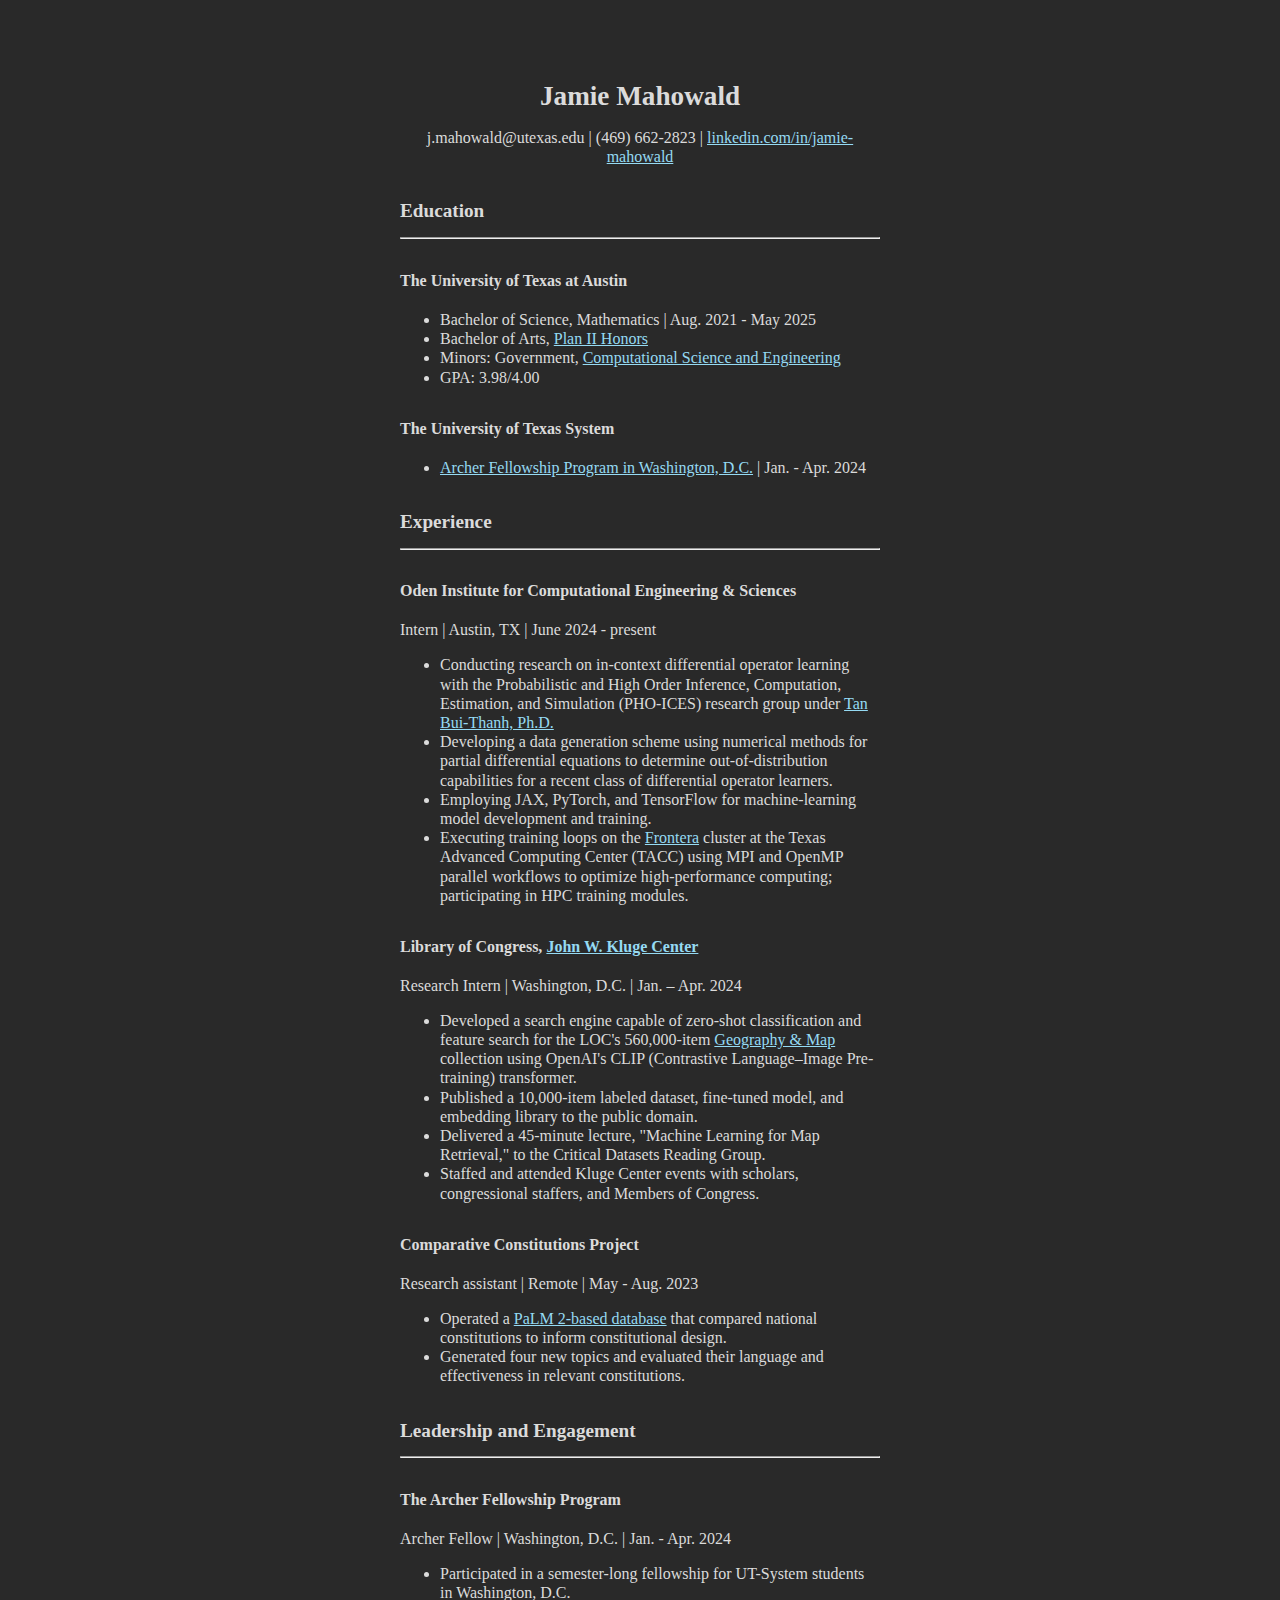
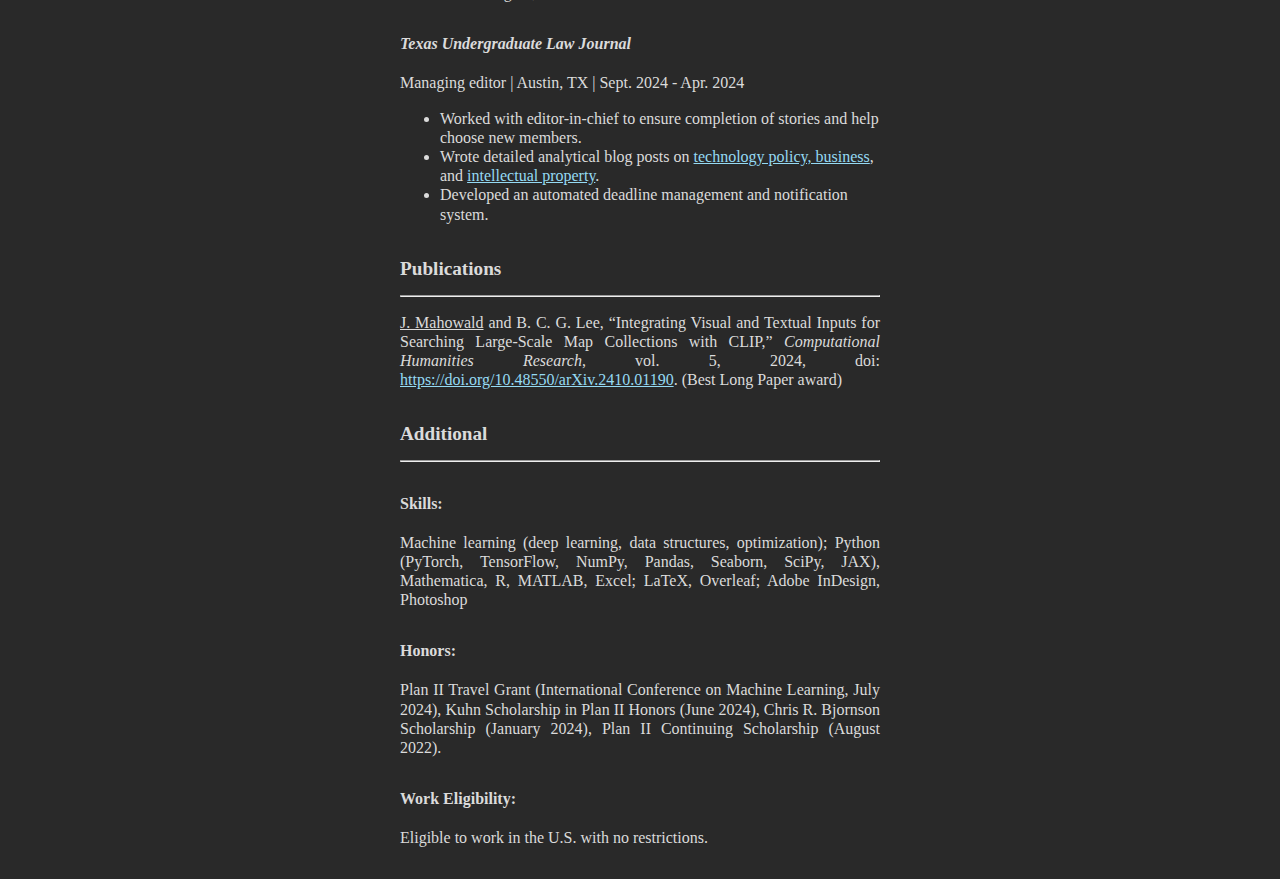
==== commit 09e7bead: "Update cv.html" ====
--- a/cv.html
+++ b/cv.html
@@ -64,9 +64,6 @@
                 <li>Developed a search engine capable of zero-shot classification and feature search for the LOC's 560,000-item 
                     <a href="https://www.loc.gov/research-centers/geography-and-map/collections/digital-collections/">Geography & Map</a> 
                     collection using OpenAI's CLIP (Contrastive Language–Image Pre-training) transformer.</li>
-<!--                 <li>Served as first author on a methodological paper, co-authored with Kluge Fellow in Digital Studies 
-                    <a href="https://bcglee.github.io/">Benjamin Lee, Ph.D.</a>, 
-                    under review with the Computational Humanities Research (CHR) conference.</li> -->
                 <li>Published a 10,000-item labeled dataset, fine-tuned model, and embedding library to the public domain.</li>
                 <li>Delivered a 45-minute lecture, "Machine Learning for Map Retrieval," to the Critical Datasets Reading Group.</li>
                 <li>Staffed and attended Kluge Center events with scholars, congressional staffers, and Members of Congress.</li>
@@ -109,6 +106,11 @@
 
     </section>
 
+    <section id="publications">
+        <h4>Publications</h4>
+        <hr>
+        <p><u>J. Mahowald</u> and B. C. G. Lee, “Integrating Visual and Textual Inputs for Searching Large-Scale Map Collections with CLIP,” <i>Computational Humanities Research</i>, vol. 5, 2024, doi: <a href="https://doi.org/10.48550/arXiv.2410.01190">https://doi.org/10.48550/arXiv.2410.01190</a>. (Best Long Paper award)</p>
+
     <section id="additional">
         <h4>Additional</h4>
         <hr>
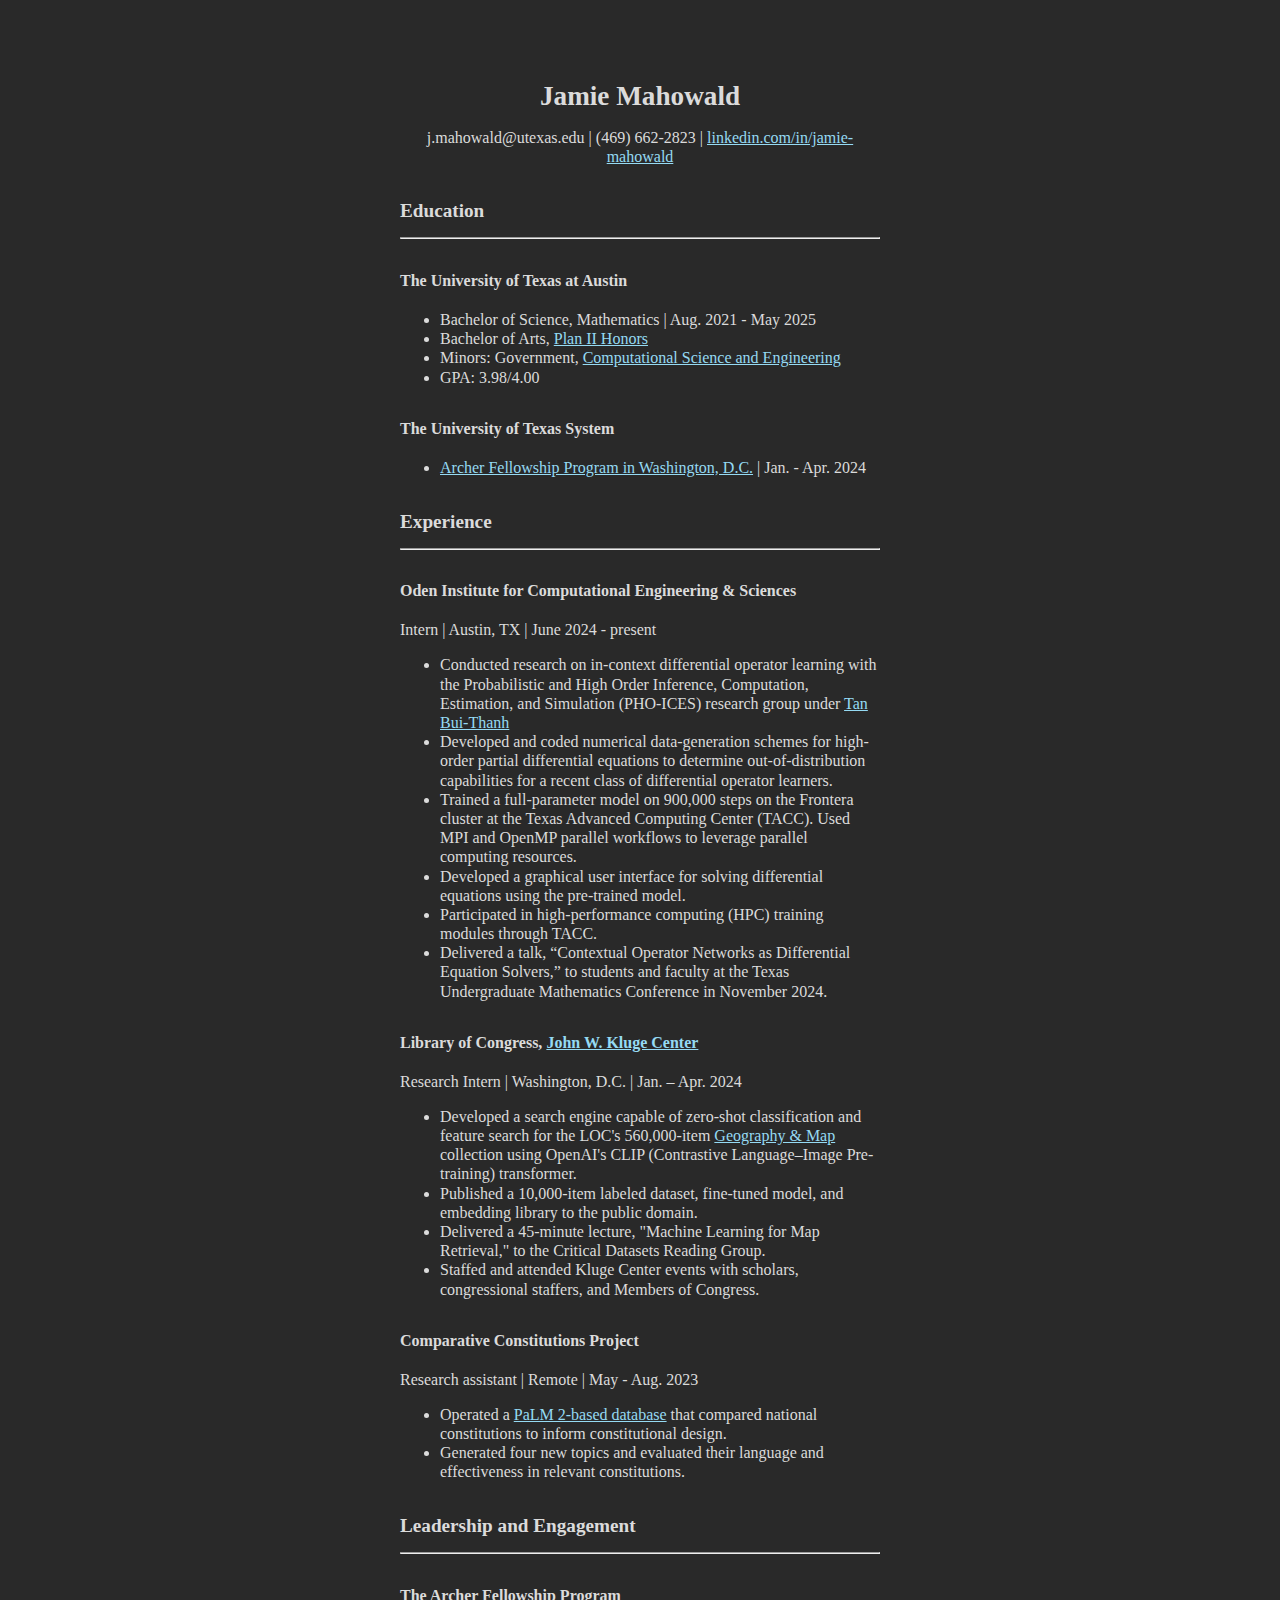
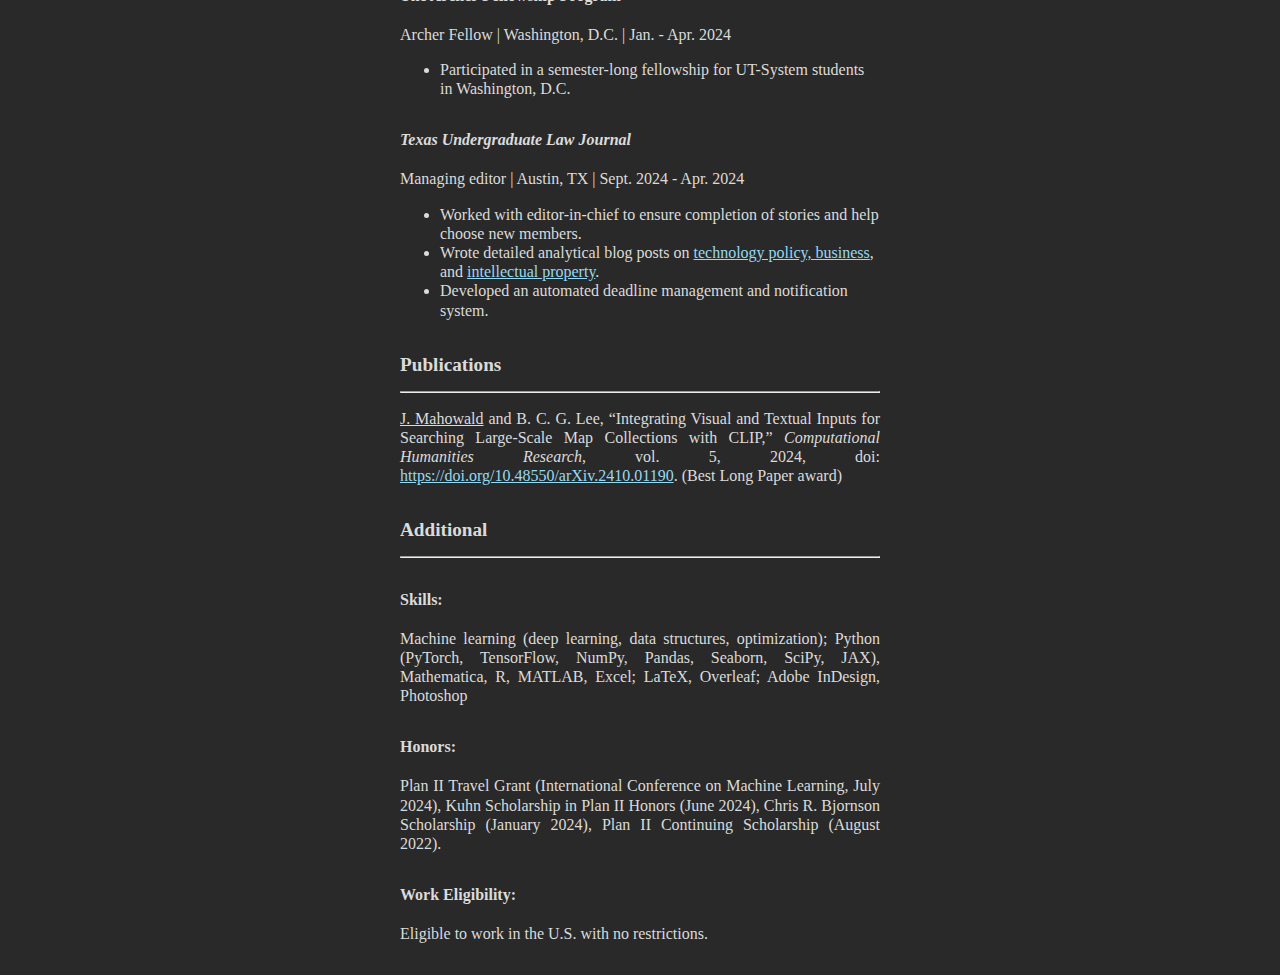
==== commit a4918ae4: "Update cv.html" ====
--- a/cv.html
+++ b/cv.html
@@ -43,16 +43,17 @@
             <h5>Oden Institute for Computational Engineering & Sciences</h5>
             <p>Intern | Austin, TX | June 2024 - present</p>
             <ul>
-                <li>Conducting research on in-context differential operator learning with the Probabilistic and 
+                <li>Conducted research on in-context differential operator learning with the Probabilistic and 
                     High Order Inference, Computation, Estimation, and Simulation (PHO-ICES) research group under 
-                    <a href="https://users.oden.utexas.edu/~tanbui/">Tan Bui-Thanh, Ph.D.</a></li>
-                <li>Developing a data generation scheme using numerical methods for partial differential equations 
-                    to determine out-of-distribution capabilities for a recent class of differential operator learners.</li>
-                <li>Employing JAX, PyTorch, and TensorFlow for machine-learning model development and training.</li>
-                <li>Executing training loops on the 
-                    <a href="https://tacc.utexas.edu/systems/frontera/">Frontera</a> 
-                    cluster at the Texas Advanced Computing Center (TACC) using MPI and OpenMP parallel workflows 
-                    to optimize high-performance computing; participating in HPC training modules.</li>
+                    <a href="https://users.oden.utexas.edu/~tanbui/">Tan Bui-Thanh</a></li>
+                <li>Developed and coded numerical data-generation schemes for high-order partial differential equations to 
+                    determine out-of-distribution capabilities for a recent class of differential operator learners. </li>
+                <li>Trained a full-parameter model on 900,000 steps on the Frontera cluster at the Texas Advanced Computing Center (TACC). 
+                    Used MPI and OpenMP parallel workflows to leverage parallel computing resources. </li>
+                <li>Developed a graphical user interface for solving differential equations using the pre-trained model.</li>
+                <li>Participated in high-performance computing (HPC) training modules through TACC.</li>
+                <li>Delivered a talk, “Contextual Operator Networks as Differential Equation Solvers,” 
+                    to students and faculty at the Texas Undergraduate Mathematics Conference in November 2024.</li>
             </ul>
         </article>
 
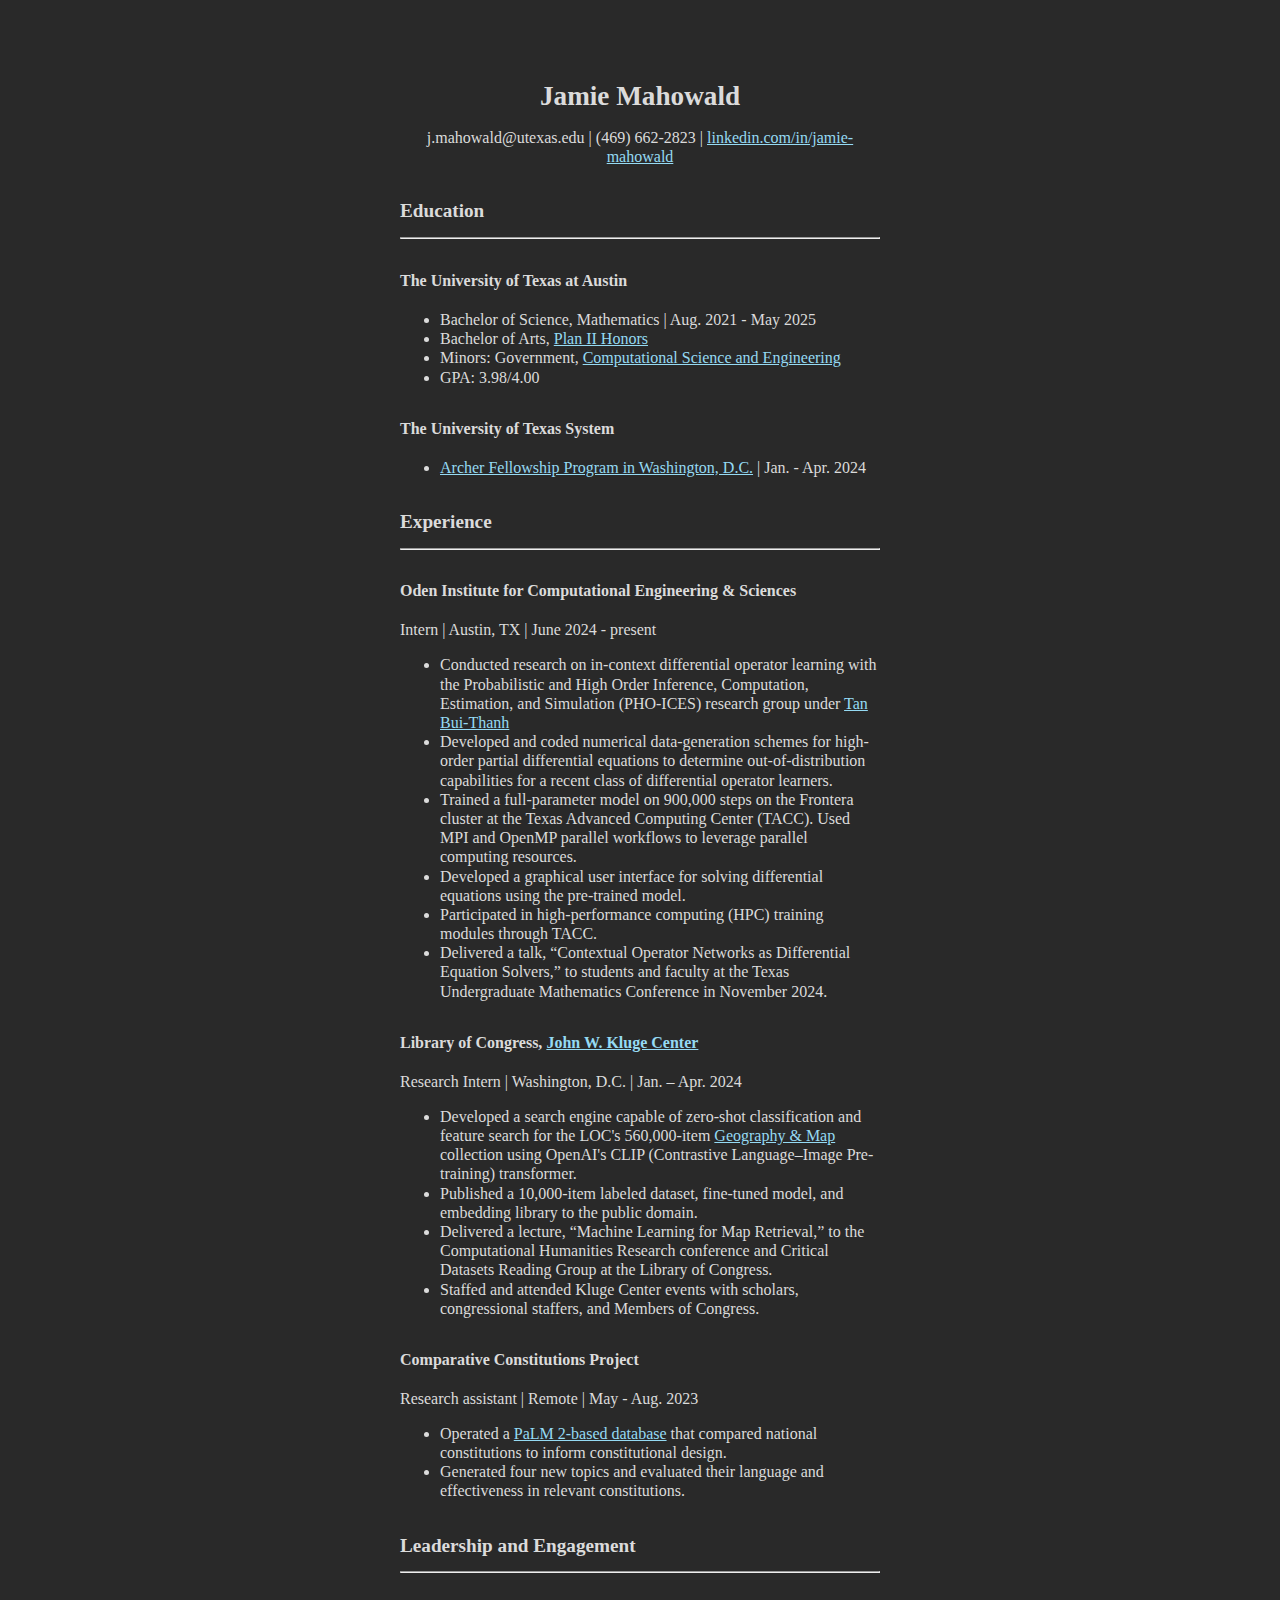
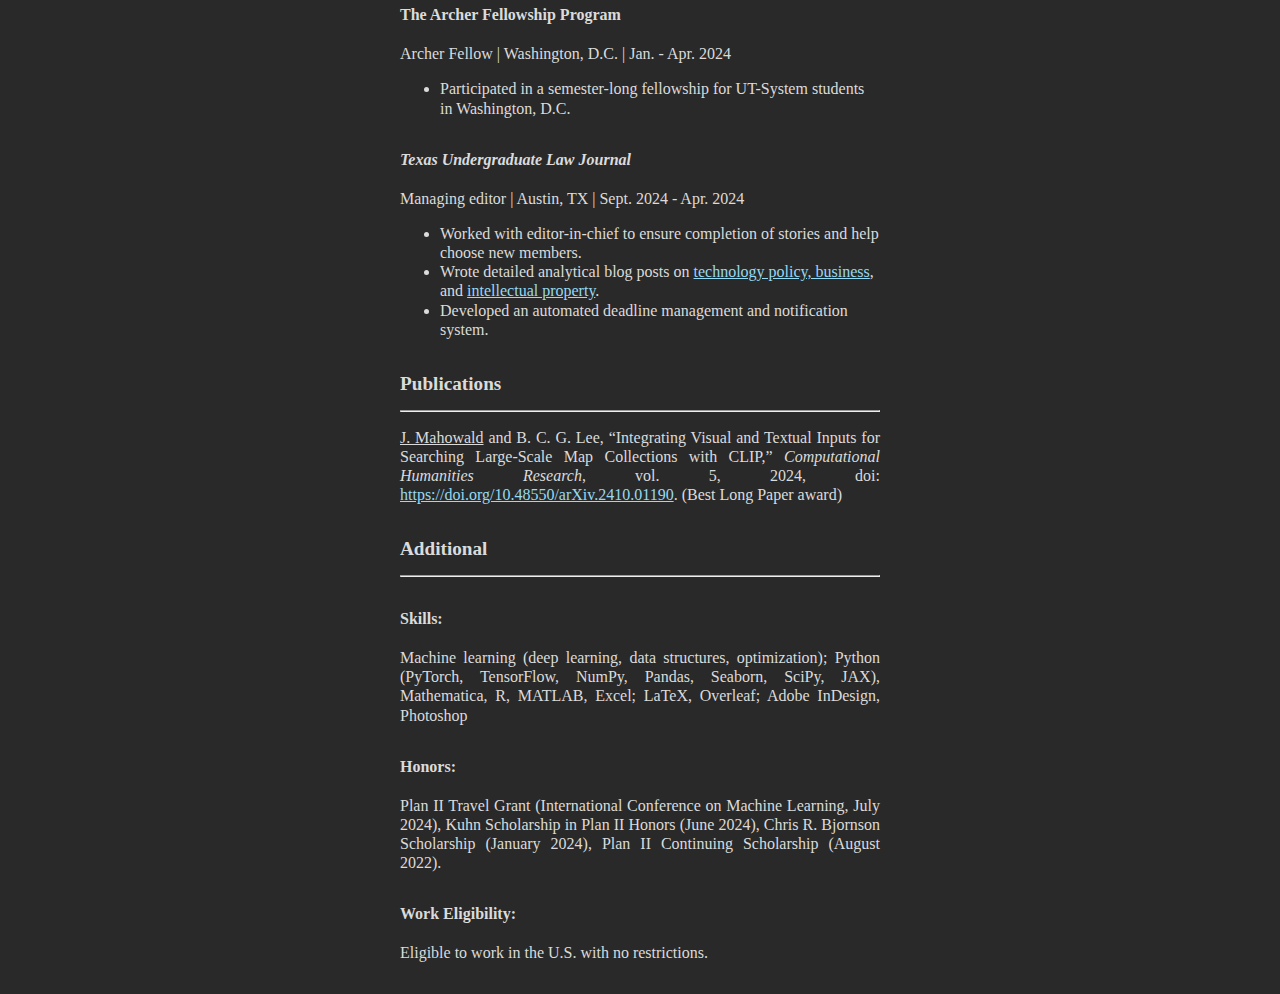
==== commit 8876594c: "Update cv.html" ====
--- a/cv.html
+++ b/cv.html
@@ -66,7 +66,8 @@
                     <a href="https://www.loc.gov/research-centers/geography-and-map/collections/digital-collections/">Geography & Map</a> 
                     collection using OpenAI's CLIP (Contrastive Language–Image Pre-training) transformer.</li>
                 <li>Published a 10,000-item labeled dataset, fine-tuned model, and embedding library to the public domain.</li>
-                <li>Delivered a 45-minute lecture, "Machine Learning for Map Retrieval," to the Critical Datasets Reading Group.</li>
+                <li>Delivered a lecture, “Machine Learning for Map Retrieval,” to the Computational Humanities Research conference 
+                    and Critical Datasets Reading Group at the Library of Congress.</li>
                 <li>Staffed and attended Kluge Center events with scholars, congressional staffers, and Members of Congress.</li>
             </ul>
         </article>
